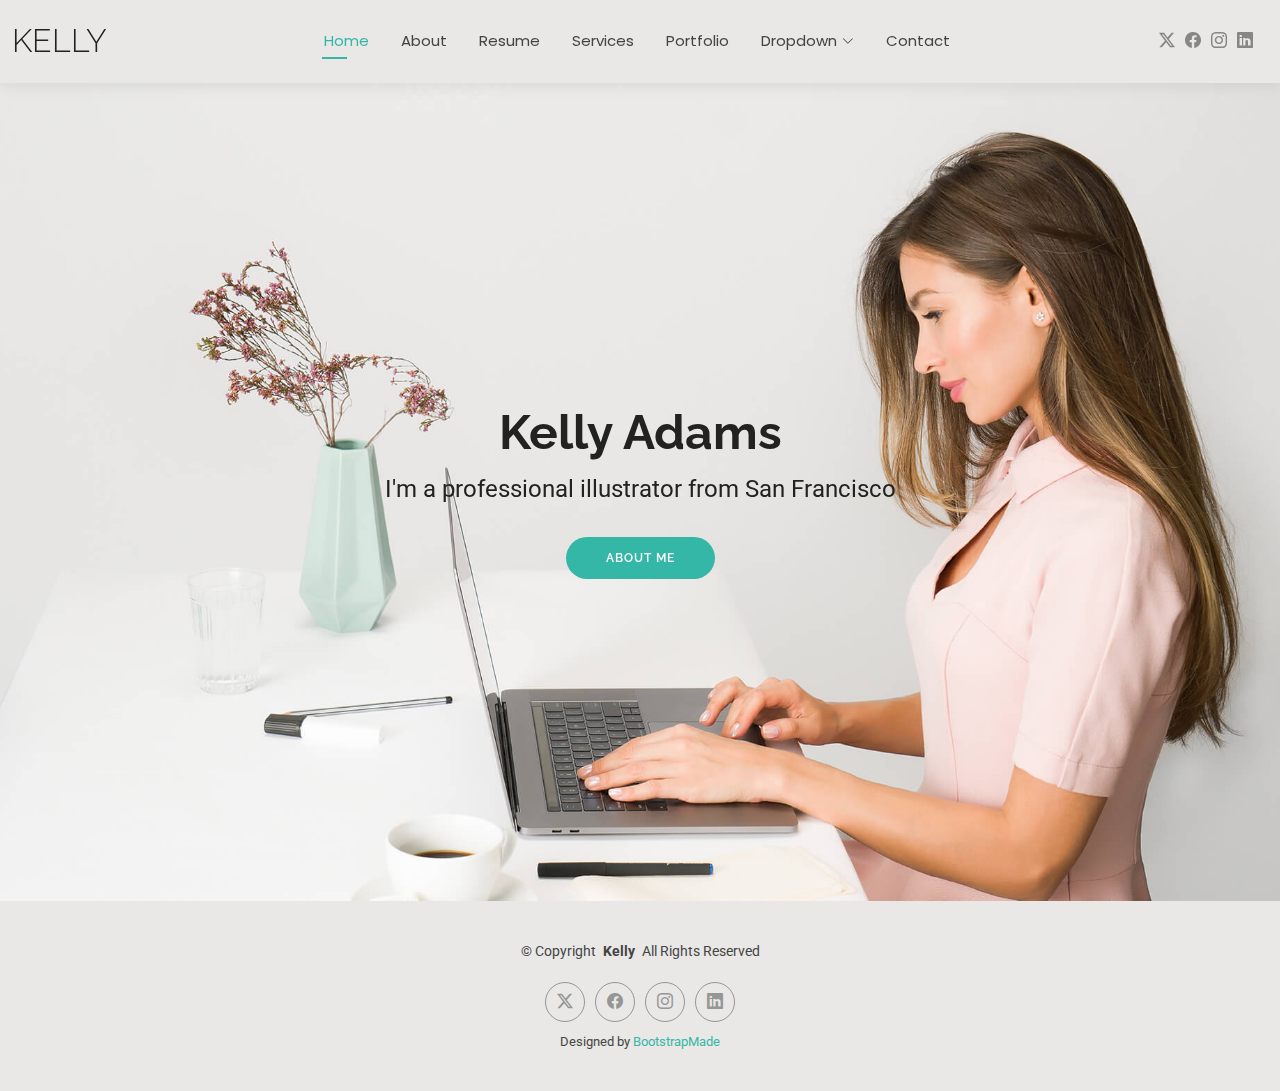
==== index.html @ 16342874 "first commit" ====
<!DOCTYPE html>
<html lang="en">

<head>
  <meta charset="utf-8">
  <meta content="width=device-width, initial-scale=1.0" name="viewport">
  <title>Index - Kelly Bootstrap Template</title>
  <meta name="description" content="">
  <meta name="keywords" content="">

  <!-- Favicons -->
  <link href="assets/img/favicon.png" rel="icon">
  <link href="assets/img/apple-touch-icon.png" rel="apple-touch-icon">

  <!-- Fonts -->
  <link href="https://fonts.googleapis.com" rel="preconnect">
  <link href="https://fonts.gstatic.com" rel="preconnect" crossorigin>
  <link href="https://fonts.googleapis.com/css2?family=Roboto:ital,wght@0,100;0,300;0,400;0,500;0,700;0,900;1,100;1,300;1,400;1,500;1,700;1,900&family=Poppins:ital,wght@0,100;0,200;0,300;0,400;0,500;0,600;0,700;0,800;0,900;1,100;1,200;1,300;1,400;1,500;1,600;1,700;1,800;1,900&family=Raleway:ital,wght@0,100;0,200;0,300;0,400;0,500;0,600;0,700;0,800;0,900;1,100;1,200;1,300;1,400;1,500;1,600;1,700;1,800;1,900&display=swap" rel="stylesheet">

  <!-- Vendor CSS Files -->
  <link href="assets/vendor/bootstrap/css/bootstrap.min.css" rel="stylesheet">
  <link href="assets/vendor/bootstrap-icons/bootstrap-icons.css" rel="stylesheet">
  <link href="assets/vendor/aos/aos.css" rel="stylesheet">
  <link href="assets/vendor/swiper/swiper-bundle.min.css" rel="stylesheet">
  <link href="assets/vendor/glightbox/css/glightbox.min.css" rel="stylesheet">

  <!-- Main CSS File -->
  <link href="assets/css/main.css" rel="stylesheet">

  <!-- =======================================================
  * Template Name: Kelly
  * Template URL: https://bootstrapmade.com/kelly-free-bootstrap-cv-resume-html-template/
  * Updated: Aug 07 2024 with Bootstrap v5.3.3
  * Author: BootstrapMade.com
  * License: https://bootstrapmade.com/license/
  ======================================================== -->
</head>

<body class="index-page">

  <header id="header" class="header d-flex align-items-center light-background sticky-top">
    <div class="container-fluid position-relative d-flex align-items-center justify-content-between">

      <a href="index.html" class="logo d-flex align-items-center me-auto me-xl-0">
        <!-- Uncomment the line below if you also wish to use an image logo -->
        <!-- <img src="assets/img/logo.png" alt=""> -->
        <h1 class="sitename">Kelly</h1>
      </a>

      <nav id="navmenu" class="navmenu">
        <ul>
          <li><a href="index.html" class="active">Home</a></li>
          <li><a href="about.html">About</a></li>
          <li><a href="resume.html">Resume</a></li>
          <li><a href="services.html">Services</a></li>
          <li><a href="portfolio.html">Portfolio</a></li>
          <li class="dropdown"><a href="#"><span>Dropdown</span> <i class="bi bi-chevron-down toggle-dropdown"></i></a>
            <ul>
              <li><a href="#">Dropdown 1</a></li>
              <li class="dropdown"><a href="#"><span>Deep Dropdown</span> <i class="bi bi-chevron-down toggle-dropdown"></i></a>
                <ul>
                  <li><a href="#">Deep Dropdown 1</a></li>
                  <li><a href="#">Deep Dropdown 2</a></li>
                  <li><a href="#">Deep Dropdown 3</a></li>
                  <li><a href="#">Deep Dropdown 4</a></li>
                  <li><a href="#">Deep Dropdown 5</a></li>
                </ul>
              </li>
              <li><a href="#">Dropdown 2</a></li>
              <li><a href="#">Dropdown 3</a></li>
              <li><a href="#">Dropdown 4</a></li>
            </ul>
          </li>
          <li><a href="contact.html">Contact</a></li>
        </ul>
        <i class="mobile-nav-toggle d-xl-none bi bi-list"></i>
      </nav>

      <div class="header-social-links">
        <a href="#" class="twitter"><i class="bi bi-twitter-x"></i></a>
        <a href="#" class="facebook"><i class="bi bi-facebook"></i></a>
        <a href="#" class="instagram"><i class="bi bi-instagram"></i></a>
        <a href="#" class="linkedin"><i class="bi bi-linkedin"></i></a>
      </div>

    </div>
  </header>

  <main class="main">

    <!-- Hero Section -->
    <section id="hero" class="hero section">

      <img src="assets/img/hero-bg.jpg" alt="" data-aos="fade-in">

      <div class="container text-center" data-aos="zoom-out" data-aos-delay="100">
        <div class="row justify-content-center">
          <div class="col-lg-8">
            <h2>Kelly Adams</h2>
            <p>I'm a professional illustrator from San Francisco</p>
            <a href="about.html" class="btn-get-started">About Me</a>
          </div>
        </div>
      </div>

    </section><!-- /Hero Section -->

  </main>

  <footer id="footer" class="footer light-background">

    <div class="container">
      <div class="copyright text-center ">
        <p>© <span>Copyright</span> <strong class="px-1 sitename">Kelly</strong> <span>All Rights Reserved<br></span></p>
      </div>
      <div class="social-links d-flex justify-content-center">
        <a href=""><i class="bi bi-twitter-x"></i></a>
        <a href=""><i class="bi bi-facebook"></i></a>
        <a href=""><i class="bi bi-instagram"></i></a>
        <a href=""><i class="bi bi-linkedin"></i></a>
      </div>
      <div class="credits">
        <!-- All the links in the footer should remain intact. -->
        <!-- You can delete the links only if you've purchased the pro version. -->
        <!-- Licensing information: https://bootstrapmade.com/license/ -->
        <!-- Purchase the pro version with working PHP/AJAX contact form: [buy-url] -->
        Designed by <a href="https://bootstrapmade.com/">BootstrapMade</a>
      </div>
    </div>

  </footer>

  <!-- Scroll Top -->
  <a href="#" id="scroll-top" class="scroll-top d-flex align-items-center justify-content-center"><i class="bi bi-arrow-up-short"></i></a>

  <!-- Preloader -->
  <div id="preloader"></div>

  <!-- Vendor JS Files -->
  <script src="assets/vendor/bootstrap/js/bootstrap.bundle.min.js"></script>
  <script src="assets/vendor/php-email-form/validate.js"></script>
  <script src="assets/vendor/aos/aos.js"></script>
  <script src="assets/vendor/waypoints/noframework.waypoints.js"></script>
  <script src="assets/vendor/purecounter/purecounter_vanilla.js"></script>
  <script src="assets/vendor/swiper/swiper-bundle.min.js"></script>
  <script src="assets/vendor/glightbox/js/glightbox.min.js"></script>
  <script src="assets/vendor/imagesloaded/imagesloaded.pkgd.min.js"></script>
  <script src="assets/vendor/isotope-layout/isotope.pkgd.min.js"></script>

  <!-- Main JS File -->
  <script src="assets/js/main.js"></script>

</body>

</html>
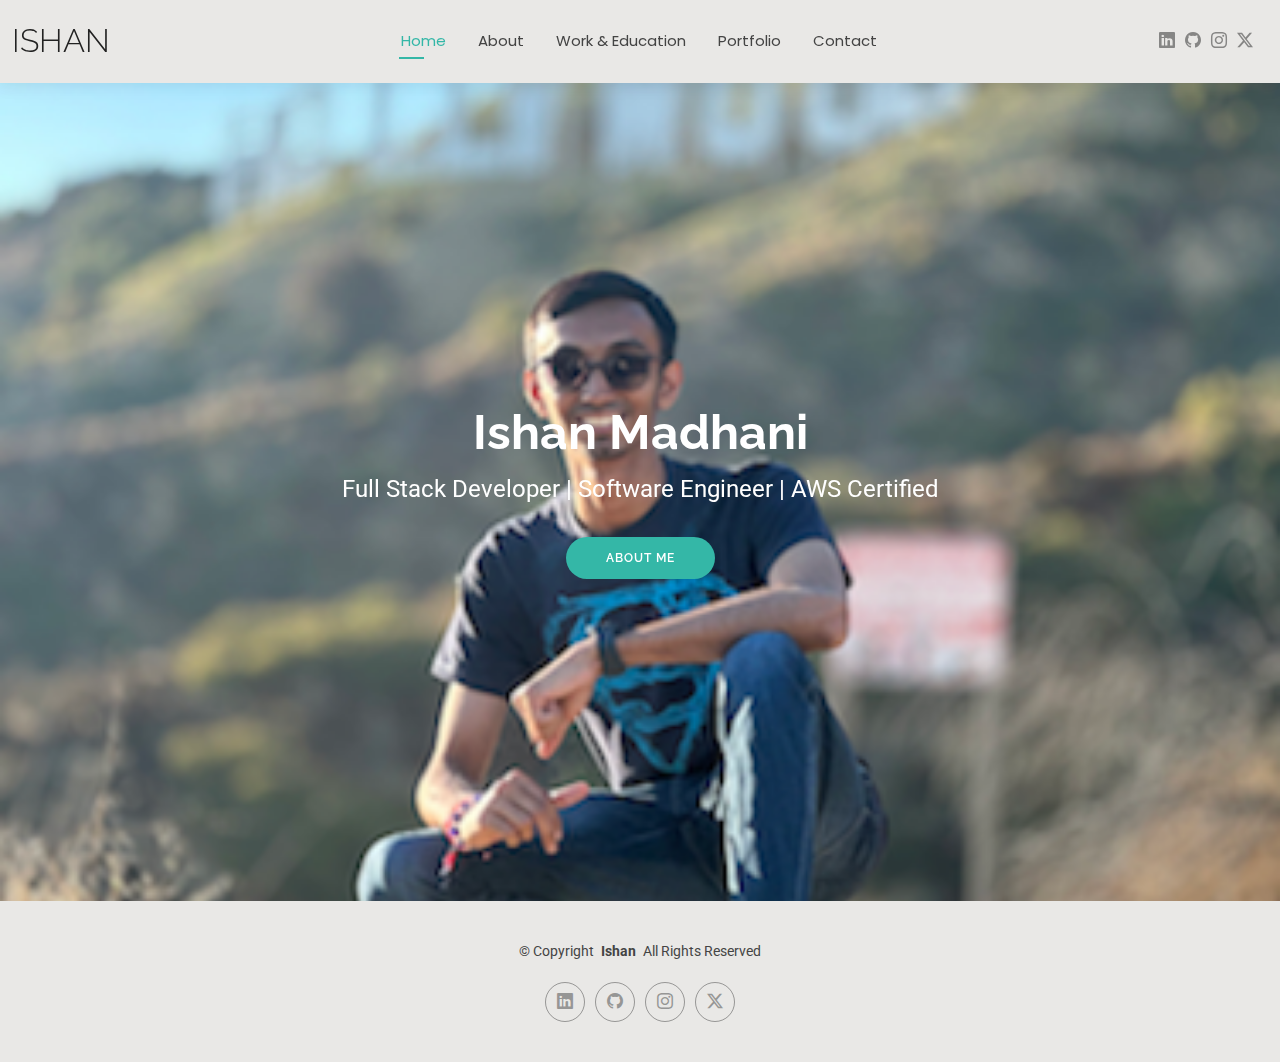
==== commit aa0bac9f: "first commit" ====
--- a/index.html
+++ b/index.html
@@ -4,7 +4,7 @@
 <head>
   <meta charset="utf-8">
   <meta content="width=device-width, initial-scale=1.0" name="viewport">
-  <title>Index - Kelly Bootstrap Template</title>
+  <title>Ishan Madhani</title>
   <meta name="description" content="">
   <meta name="keywords" content="">
 
@@ -27,13 +27,6 @@
   <!-- Main CSS File -->
   <link href="assets/css/main.css" rel="stylesheet">
 
-  <!-- =======================================================
-  * Template Name: Kelly
-  * Template URL: https://bootstrapmade.com/kelly-free-bootstrap-cv-resume-html-template/
-  * Updated: Aug 07 2024 with Bootstrap v5.3.3
-  * Author: BootstrapMade.com
-  * License: https://bootstrapmade.com/license/
-  ======================================================== -->
 </head>
 
 <body class="index-page">
@@ -42,45 +35,25 @@
     <div class="container-fluid position-relative d-flex align-items-center justify-content-between">
 
       <a href="index.html" class="logo d-flex align-items-center me-auto me-xl-0">
-        <!-- Uncomment the line below if you also wish to use an image logo -->
-        <!-- <img src="assets/img/logo.png" alt=""> -->
-        <h1 class="sitename">Kelly</h1>
+        <h1 class="sitename">Ishan</h1>
       </a>
 
       <nav id="navmenu" class="navmenu">
         <ul>
           <li><a href="index.html" class="active">Home</a></li>
           <li><a href="about.html">About</a></li>
-          <li><a href="resume.html">Resume</a></li>
-          <li><a href="services.html">Services</a></li>
+          <li><a href="resume.html">Work & Education</a></li>
           <li><a href="portfolio.html">Portfolio</a></li>
-          <li class="dropdown"><a href="#"><span>Dropdown</span> <i class="bi bi-chevron-down toggle-dropdown"></i></a>
-            <ul>
-              <li><a href="#">Dropdown 1</a></li>
-              <li class="dropdown"><a href="#"><span>Deep Dropdown</span> <i class="bi bi-chevron-down toggle-dropdown"></i></a>
-                <ul>
-                  <li><a href="#">Deep Dropdown 1</a></li>
-                  <li><a href="#">Deep Dropdown 2</a></li>
-                  <li><a href="#">Deep Dropdown 3</a></li>
-                  <li><a href="#">Deep Dropdown 4</a></li>
-                  <li><a href="#">Deep Dropdown 5</a></li>
-                </ul>
-              </li>
-              <li><a href="#">Dropdown 2</a></li>
-              <li><a href="#">Dropdown 3</a></li>
-              <li><a href="#">Dropdown 4</a></li>
-            </ul>
-          </li>
           <li><a href="contact.html">Contact</a></li>
         </ul>
         <i class="mobile-nav-toggle d-xl-none bi bi-list"></i>
       </nav>
 
       <div class="header-social-links">
-        <a href="#" class="twitter"><i class="bi bi-twitter-x"></i></a>
-        <a href="#" class="facebook"><i class="bi bi-facebook"></i></a>
-        <a href="#" class="instagram"><i class="bi bi-instagram"></i></a>
-        <a href="#" class="linkedin"><i class="bi bi-linkedin"></i></a>
+        <a href="https://www.linkedin.com/in/ishan-madhani/" target="_blank" class="linkedin"><i class="bi bi-linkedin"></i></a>
+        <a href="https://github.com/ishan0410" target="_blank" class="github"><i class="bi bi-github"></i></a>
+        <a href="https://www.instagram.com/ishan.m_30/" target="_blank" class="instagram"><i class="bi bi-instagram"></i></a>
+        <a href="https://x.com/ishan_madhani" target="_blank" class="twitter"><i class="bi bi-twitter-x"></i></a>
       </div>
 
     </div>
@@ -91,13 +64,13 @@
     <!-- Hero Section -->
     <section id="hero" class="hero section">
 
-      <img src="assets/img/hero-bg.jpg" alt="" data-aos="fade-in">
+      <img src="assets/img/hero-bg.png" alt="" data-aos="fade-in">
 
       <div class="container text-center" data-aos="zoom-out" data-aos-delay="100">
         <div class="row justify-content-center">
           <div class="col-lg-8">
-            <h2>Kelly Adams</h2>
-            <p>I'm a professional illustrator from San Francisco</p>
+            <h2 style="color: white;">Ishan Madhani</h2>
+            <p style="color:white;">Full Stack Developer | Software Engineer | AWS Certified</p>
             <a href="about.html" class="btn-get-started">About Me</a>
           </div>
         </div>
@@ -111,20 +84,13 @@
 
     <div class="container">
       <div class="copyright text-center ">
-        <p>© <span>Copyright</span> <strong class="px-1 sitename">Kelly</strong> <span>All Rights Reserved<br></span></p>
+        <p>© <span>Copyright</span> <strong class="px-1 sitename">Ishan</strong> <span>All Rights Reserved<br></span></p>
       </div>
       <div class="social-links d-flex justify-content-center">
-        <a href=""><i class="bi bi-twitter-x"></i></a>
-        <a href=""><i class="bi bi-facebook"></i></a>
-        <a href=""><i class="bi bi-instagram"></i></a>
-        <a href=""><i class="bi bi-linkedin"></i></a>
-      </div>
-      <div class="credits">
-        <!-- All the links in the footer should remain intact. -->
-        <!-- You can delete the links only if you've purchased the pro version. -->
-        <!-- Licensing information: https://bootstrapmade.com/license/ -->
-        <!-- Purchase the pro version with working PHP/AJAX contact form: [buy-url] -->
-        Designed by <a href="https://bootstrapmade.com/">BootstrapMade</a>
+        <a href="https://www.linkedin.com/in/ishan-madhani/" target="_blank" class="linkedin"><i class="bi bi-linkedin"></i></a>
+        <a href="https://github.com/ishan0410" target="_blank" class="github"><i class="bi bi-github"></i></a>
+        <a href="https://www.instagram.com/ishan.m_30/" target="_blank" class="instagram"><i class="bi bi-instagram"></i></a>
+        <a href="https://x.com/ishan_madhani" target="_blank" class="twitter"><i class="bi bi-twitter-x"></i></a>
       </div>
     </div>
 
--- a/assets/css/main.css
+++ b/assets/css/main.css
@@ -461,6 +461,7 @@
   .mobile-nav-active .navmenu>ul {
     display: block;
   }
+  
 }
 
 /*--------------------------------------------------------------
